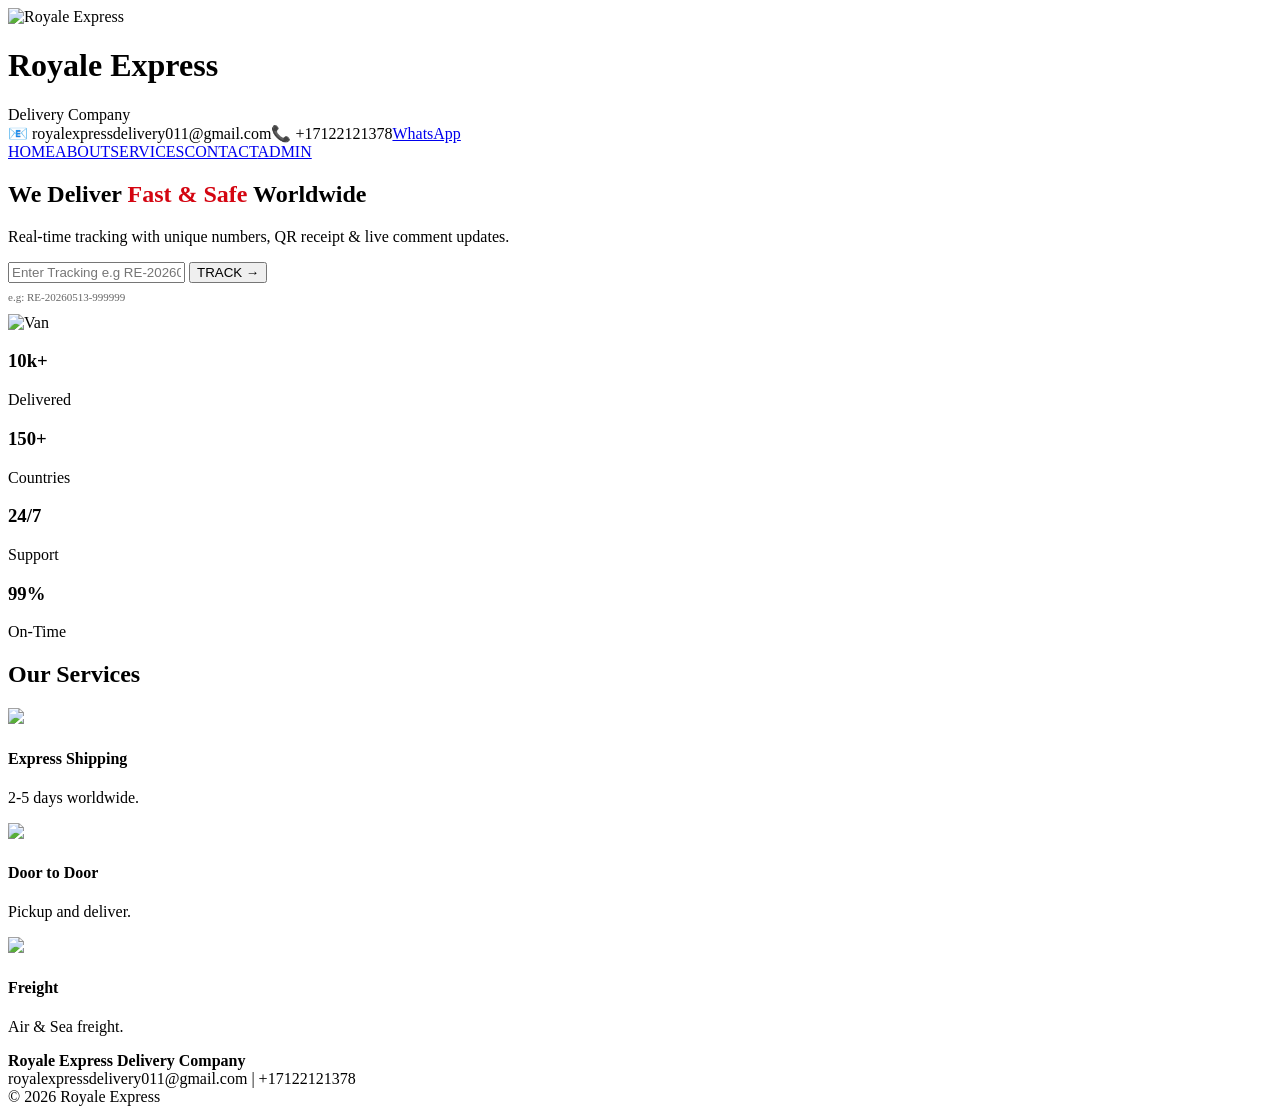
==== index.html @ 1b2b0616 "Create index.html" ====
<!DOCTYPE html>
<html lang="en">
<head>
<meta charset="UTF-8"><meta name="viewport" content="width=device-width, initial-scale=1.0">
<title>Royale Express - Fast & Secure Worldwide Delivery</title>
<link rel="stylesheet" href="style.css">
</head>
<body>
<header class="header">
  <div class="logo-area"><img src="logo.png" alt="Royale Express"><div><h1>Royale Express</h1><span>Delivery Company</span></div></div>
  <div class="contact-top"><span>📧 royalexpressdelivery011@gmail.com</span><span>📞 +17122121378</span><a href="https://wa.me/17122121378" target="_blank" class="wa-btn">WhatsApp</a></div>
</header>
<nav class="dhl-nav"><a href="index.html" class="active">HOME</a><a href="about.html">ABOUT</a><a href="services.html">SERVICES</a><a href="contact.html">CONTACT</a><a href="admin.html">ADMIN</a></nav>
<section class="hero-slider">
  <div class="hero-content">
    <h2>We Deliver <span style="color:#D40511">Fast & Safe</span> Worldwide</h2>
    <p>Real-time tracking with unique numbers, QR receipt & live comment updates.</p>
    <div class="track-box">
      <input type="text" id="trackingInput" placeholder="Enter Tracking e.g RE-20260513-123456">
      <button onclick="trackShipment()">TRACK →</button>
    </div>
    <p style="font-size:11px;margin-top:8px;color:#666">e.g: RE-20260513-999999</p>
  </div>
  <div class="hero-images"><img src="https://images.unsplash.com/photo-1586528116311-ad8dd3c8310d?w=600" alt="Van"></div>
</section>
<section class="stats"><div><h3>10k+</h3><p>Delivered</p></div><div><h3>150+</h3><p>Countries</p></div><div><h3>24/7</h3><p>Support</p></div><div><h3>99%</h3><p>On-Time</p></div></section>
<section class="services-preview"><h2>Our Services</h2><div class="grid">
<div class="card"><img src="https://images.unsplash.com/photo-1586528116311-ad8dd3c8310d?w=300"><h4>Express Shipping</h4><p>2-5 days worldwide.</p></div>
<div class="card"><img src="https://images.unsplash.com/photo-1521791136064-7986c2920216?w=300"><h4>Door to Door</h4><p>Pickup and deliver.</p></div>
<div class="card"><img src="https://images.unsplash.com/photo-1494412574643-ff11b0a5c1c3?w=300"><h4>Freight</h4><p>Air & Sea freight.</p></div>
</div></section>
<footer><strong>Royale Express Delivery Company</strong><br>royalexpressdelivery011@gmail.com | +17122121378<br>© 2026 Royale Express</footer>
<script type="module" src="app.js"></script>
</body>
</html>
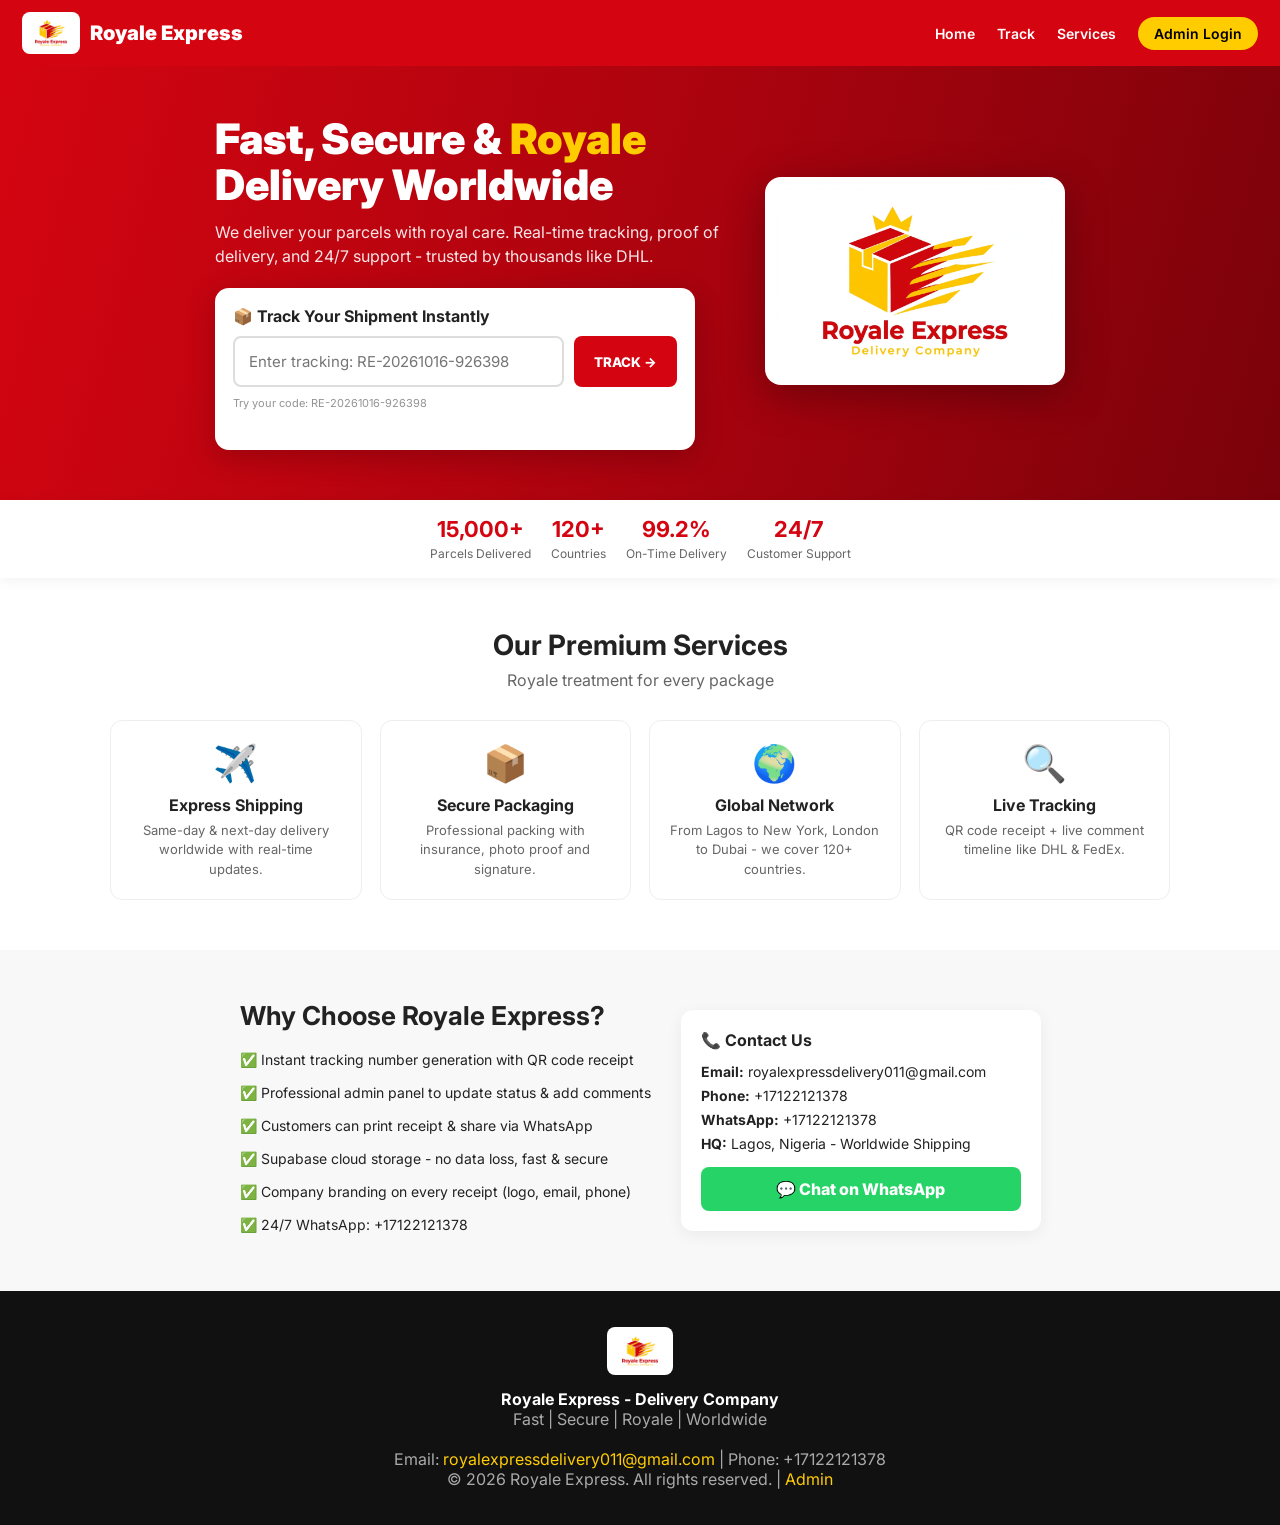
==== commit d72da124: "Update index.html" ====
--- a/index.html
+++ b/index.html
@@ -1,35 +1,151 @@
 <!DOCTYPE html>
 <html lang="en">
 <head>
-<meta charset="UTF-8"><meta name="viewport" content="width=device-width, initial-scale=1.0">
-<title>Royale Express - Fast & Secure Worldwide Delivery</title>
-<link rel="stylesheet" href="style.css">
+<meta charset="UTF-8">
+<meta name="viewport" content="width=device-width, initial-scale=1.0">
+<title>Royale Express Delivery Company - Fast & Secure Worldwide Shipping</title>
+<link href="https://fonts.googleapis.com/css2?family=Inter:wght@400;600;800;900&display=swap" rel="stylesheet">
+<style>
+*{margin:0;padding:0;box-sizing:border-box;font-family:'Inter',sans-serif}
+body{background:#fff;color:#222}
+.header{background:#D40511;padding:12px 22px;display:flex;justify-content:space-between;align-items:center;position:sticky;top:0;z-index:20}
+.logo-wrap{display:flex;align-items:center;gap:10px;color:#fff;font-weight:900;font-size:20px}
+.logo-wrap img{height:42px;background:#fff;padding:5px;border-radius:8px}
+.nav a{color:#fff;text-decoration:none;margin-left:18px;font-weight:600;font-size:14px}
+.nav a.cta{background:#FFCC00;color:#000;padding:8px 16px;border-radius:20px}
+.hero{background:linear-gradient(105deg,#D40511 0%,#a8030e 55%,#7a020a 100%);color:#fff;padding:50px 20px;display:flex;flex-wrap:wrap;align-items:center;justify-content:center;gap:30px}
+.hero-text{max-width:520px}
+.hero-text h1{font-size:42px;line-height:1.1;font-weight:900;margin-bottom:12px}
+.hero-text h1 span{color:#FFCC00}
+.hero-text p{font-size:16px;opacity:.9;margin-bottom:20px;line-height:1.5}
+.hero-image img{width:300px;max-width:90vw;filter:drop-shadow(0 10px 20px rgba(0,0,0,.3));background:#fff;padding:12px;border-radius:16px}
+.track-card{background:#fff;border-radius:14px;padding:18px;box-shadow:0 8px 30px rgba(0,0,0,.2);max-width:480px;margin-top:14px}
+.track-card h3{color:#222;font-size:16px;margin-bottom:10px}
+.track-row{display:flex;gap:10px}
+.track-row input{flex:1;padding:14px;border:2px solid #ddd;border-radius:8px;font-size:15px;outline:none}
+.track-row input:focus{border-color:#D40511}
+.track-row button{padding:14px 20px;background:#D40511;color:#fff;border:none;border-radius:8px;font-weight:800;cursor:pointer;white-space:nowrap}
+.stats{display:flex;gap:20px;background:#fff;padding:16px 20px;justify-content:center;flex-wrap:wrap;box-shadow:0 2px 12px rgba(0,0,0,.06)}
+.stat{text-align:center}
+.stat b{font-size:22px;color:#D40511;display:block}
+.stat span{font-size:12px;color:#666}
+.services{padding:50px 20px;max-width:1100px;margin:0 auto}
+.services h2{text-align:center;font-size:28px;margin-bottom:8px}
+.services .sub{text-align:center;color:#666;margin-bottom:30px}
+.grid{display:grid;grid-template-columns:repeat(auto-fit,minmax(220px,1fr));gap:18px}
+.card{border:1px solid #eee;border-radius:12px;padding:20px;text-align:center;transition:.2s}
+.card:hover{box-shadow:0 8px 24px rgba(0,0,0,.08);transform:translateY(-3px)}
+.card .icon{font-size:36px;margin-bottom:10px}
+.card h4{margin-bottom:6px}
+.card p{font-size:13px;color:#666;line-height:1.5}
+.why{background:#f8f8f8;padding:50px 20px}
+.why-inner{max-width:1100px;margin:0 auto;display:flex;flex-wrap:wrap;gap:30px;align-items:center;justify-content:center}
+.why-text{max-width:500px}
+.why-text h2{font-size:26px;margin-bottom:12px}
+.why-text ul{list-style:none}
+.why-text li{padding:8px 0;font-size:14px}
+.why-text li::before{content:'✅ '; }
+.footer{background:#111;color:#aaa;padding:36px 20px;text-align:center}
+.footer img{height:48px;background:#fff;padding:6px;border-radius:8px;margin-bottom:10px}
+.footer a{color:#FFCC00;text-decoration:none}
+@media(max-width:700px){.hero-text h1{font-size:32px}.nav{display:none}}
+</style>
 </head>
 <body>
-<header class="header">
-  <div class="logo-area"><img src="logo.png" alt="Royale Express"><div><h1>Royale Express</h1><span>Delivery Company</span></div></div>
-  <div class="contact-top"><span>📧 royalexpressdelivery011@gmail.com</span><span>📞 +17122121378</span><a href="https://wa.me/17122121378" target="_blank" class="wa-btn">WhatsApp</a></div>
-</header>
-<nav class="dhl-nav"><a href="index.html" class="active">HOME</a><a href="about.html">ABOUT</a><a href="services.html">SERVICES</a><a href="contact.html">CONTACT</a><a href="admin.html">ADMIN</a></nav>
-<section class="hero-slider">
-  <div class="hero-content">
-    <h2>We Deliver <span style="color:#D40511">Fast & Safe</span> Worldwide</h2>
-    <p>Real-time tracking with unique numbers, QR receipt & live comment updates.</p>
-    <div class="track-box">
-      <input type="text" id="trackingInput" placeholder="Enter Tracking e.g RE-20260513-123456">
-      <button onclick="trackShipment()">TRACK →</button>
+
+<div class="header">
+  <div class="logo-wrap"><img src="logo.png" alt="logo">Royale Express</div>
+  <div class="nav">
+    <a href="index.html">Home</a>
+    <a href="tracking.html">Track</a>
+    <a href="#services">Services</a>
+    <a href="admin.html" class="cta">Admin Login</a>
+  </div>
+</div>
+
+<div class="hero">
+  <div class="hero-text">
+    <h1>Fast, Secure & <span>Royale</span> Delivery Worldwide</h1>
+    <p>We deliver your parcels with royal care. Real-time tracking, proof of delivery, and 24/7 support - trusted by thousands like DHL.</p>
+    
+    <div class="track-card">
+      <h3>📦 Track Your Shipment Instantly</h3>
+      <div class="track-row">
+        <input id="trackingInput" placeholder="Enter tracking: RE-20261016-926398">
+        <button onclick="trackShipment()">TRACK →</button>
+      </div>
+      <p style="font-size:11px;color:#888;margin-top:8px">Try your code: RE-20261016-926398</p>
     </div>
-    <p style="font-size:11px;margin-top:8px;color:#666">e.g: RE-20260513-999999</p>
   </div>
-  <div class="hero-images"><img src="https://images.unsplash.com/photo-1586528116311-ad8dd3c8310d?w=600" alt="Van"></div>
-</section>
-<section class="stats"><div><h3>10k+</h3><p>Delivered</p></div><div><h3>150+</h3><p>Countries</p></div><div><h3>24/7</h3><p>Support</p></div><div><h3>99%</h3><p>On-Time</p></div></section>
-<section class="services-preview"><h2>Our Services</h2><div class="grid">
-<div class="card"><img src="https://images.unsplash.com/photo-1586528116311-ad8dd3c8310d?w=300"><h4>Express Shipping</h4><p>2-5 days worldwide.</p></div>
-<div class="card"><img src="https://images.unsplash.com/photo-1521791136064-7986c2920216?w=300"><h4>Door to Door</h4><p>Pickup and deliver.</p></div>
-<div class="card"><img src="https://images.unsplash.com/photo-1494412574643-ff11b0a5c1c3?w=300"><h4>Freight</h4><p>Air & Sea freight.</p></div>
-</div></section>
-<footer><strong>Royale Express Delivery Company</strong><br>royalexpressdelivery011@gmail.com | +17122121378<br>© 2026 Royale Express</footer>
-<script type="module" src="app.js"></script>
+  <div class="hero-image">
+    <img src="logo.png" alt="Royale Express Box Logo">
+  </div>
+</div>
+
+<div class="stats">
+  <div class="stat"><b>15,000+</b><span>Parcels Delivered</span></div>
+  <div class="stat"><b>120+</b><span>Countries</span></div>
+  <div class="stat"><b>99.2%</b><span>On-Time Delivery</span></div>
+  <div class="stat"><b>24/7</b><span>Customer Support</span></div>
+</div>
+
+<div class="services" id="services">
+  <h2>Our Premium Services</h2>
+  <p class="sub">Royale treatment for every package</p>
+  <div class="grid">
+    <div class="card"><div class="icon">✈️</div><h4>Express Shipping</h4><p>Same-day & next-day delivery worldwide with real-time updates.</p></div>
+    <div class="card"><div class="icon">📦</div><h4>Secure Packaging</h4><p>Professional packing with insurance, photo proof and signature.</p></div>
+    <div class="card"><div class="icon">🌍</div><h4>Global Network</h4><p>From Lagos to New York, London to Dubai - we cover 120+ countries.</p></div>
+    <div class="card"><div class="icon">🔍</div><h4>Live Tracking</h4><p>QR code receipt + live comment timeline like DHL & FedEx.</p></div>
+  </div>
+</div>
+
+<div class="why">
+  <div class="why-inner">
+    <div class="why-text">
+      <h2>Why Choose Royale Express?</h2>
+      <ul>
+        <li>Instant tracking number generation with QR code receipt</li>
+        <li>Professional admin panel to update status & add comments</li>
+        <li>Customers can print receipt & share via WhatsApp</li>
+        <li>Supabase cloud storage - no data loss, fast & secure</li>
+        <li>Company branding on every receipt (logo, email, phone)</li>
+        <li>24/7 WhatsApp: +17122121378</li>
+      </ul>
+    </div>
+    <div style="background:#fff;padding:20px;border-radius:12px;box-shadow:0 4px 16px rgba(0,0,0,.06);max-width:360px;width:100%">
+      <h4 style="margin-bottom:10px">📞 Contact Us</h4>
+      <p style="font-size:14px;line-height:1.7">
+        <b>Email:</b> royalexpressdelivery011@gmail.com<br>
+        <b>Phone:</b> +17122121378<br>
+        <b>WhatsApp:</b> +17122121378<br>
+        <b>HQ:</b> Lagos, Nigeria - Worldwide Shipping
+      </p>
+      <a href="https://wa.me/17122121378?text=Hello%20Royale%20Express%2C%20I%20want%20to%20ship" target="_blank" style="display:block;margin-top:12px;background:#25D366;color:#fff;text-align:center;padding:12px;border-radius:8px;text-decoration:none;font-weight:800">💬 Chat on WhatsApp</a>
+    </div>
+  </div>
+</div>
+
+<div class="footer">
+  <img src="logo.png" alt="logo"><br>
+  <b style="color:#fff">Royale Express - Delivery Company</b><br>
+  Fast | Secure | Royale | Worldwide<br><br>
+  Email: <a href="mailto:royalexpressdelivery011@gmail.com">royalexpressdelivery011@gmail.com</a> | Phone: +17122121378<br>
+  © 2026 Royale Express. All rights reserved. | <a href="admin.html">Admin</a>
+</div>
+
+<script type="module">
+  import { displayResult } from './app.js';
+  window.trackShipment = function(){
+    const code = document.getElementById('trackingInput').value.trim();
+    if(!code){ alert('Enter tracking number'); return; }
+    window.location.href = `tracking.html?code=${code}`;
+  }
+  // Enter key
+  document.getElementById('trackingInput').addEventListener('keypress', e=>{
+    if(e.key==='Enter') trackShipment();
+  });
+</script>
+
 </body>
 </html>
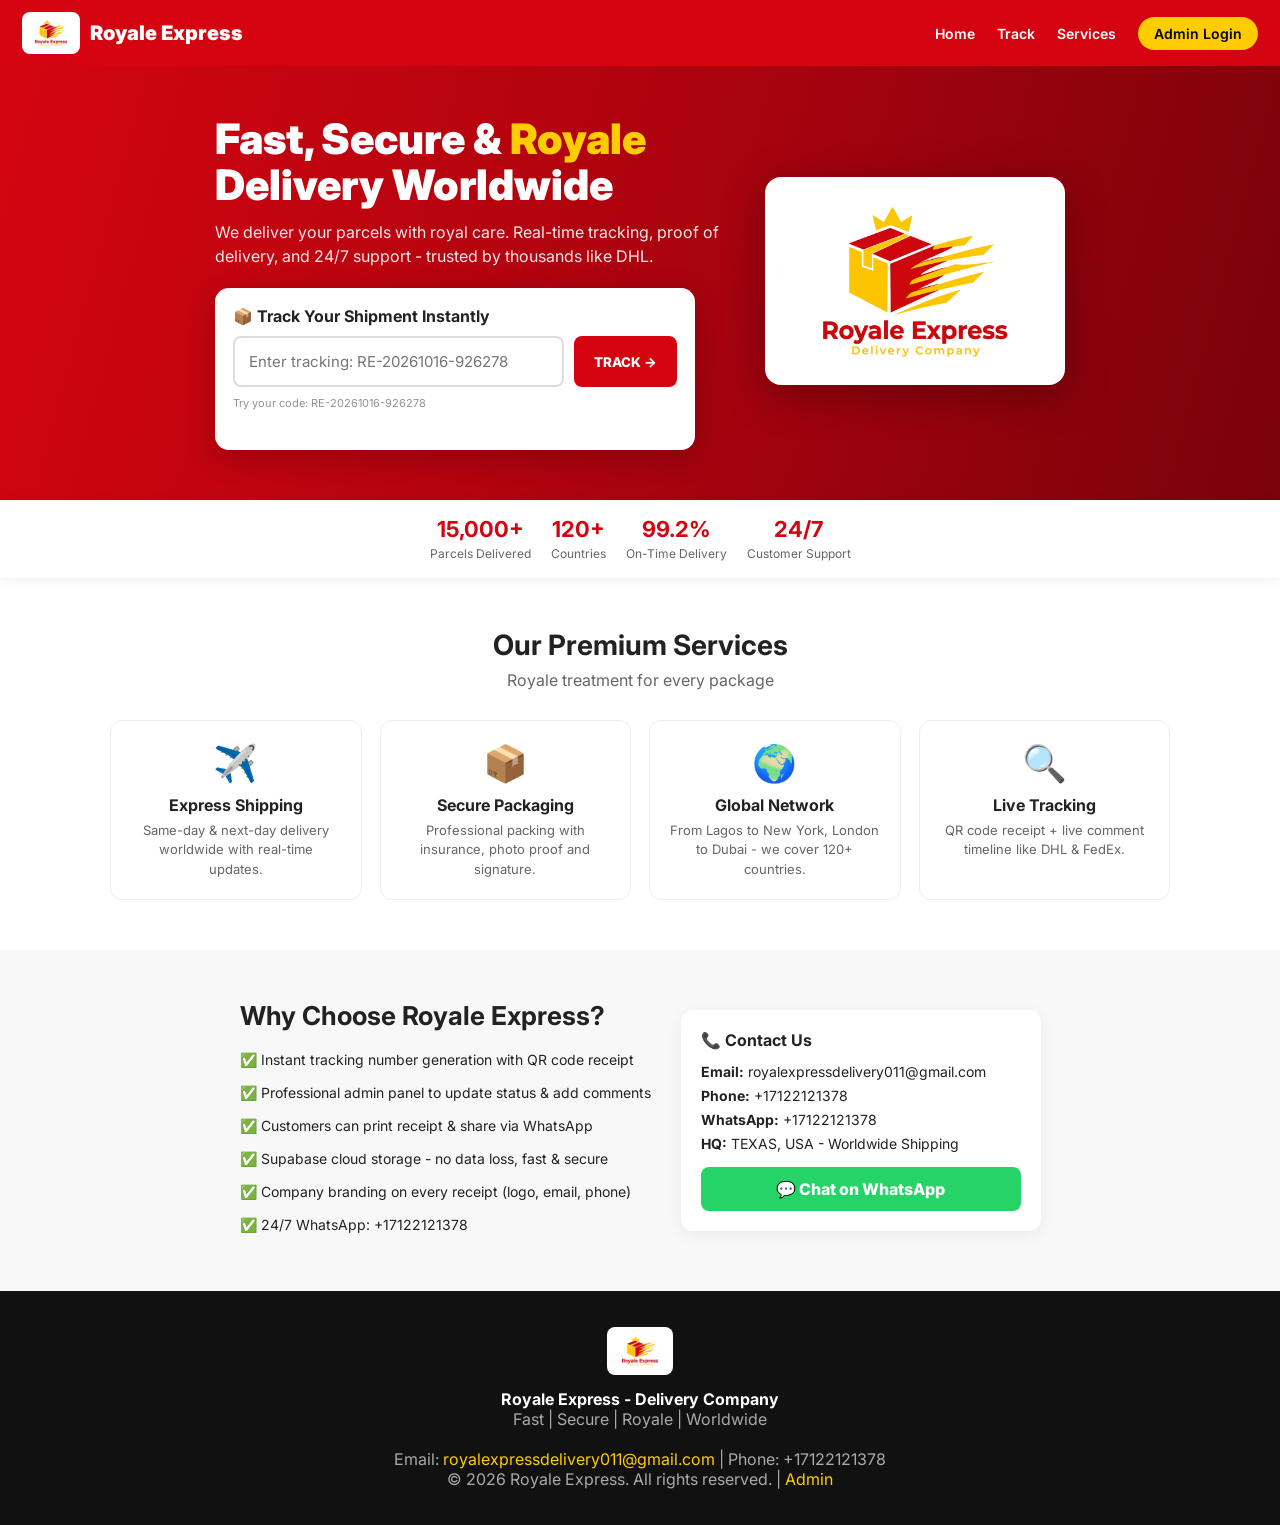
==== commit e25e92f3: "Update index.html" ====
--- a/index.html
+++ b/index.html
@@ -71,10 +71,10 @@
     <div class="track-card">
       <h3>📦 Track Your Shipment Instantly</h3>
       <div class="track-row">
-        <input id="trackingInput" placeholder="Enter tracking: RE-20261016-926398">
+        <input id="trackingInput" placeholder="Enter tracking: RE-20261016-926278">
         <button onclick="trackShipment()">TRACK →</button>
       </div>
-      <p style="font-size:11px;color:#888;margin-top:8px">Try your code: RE-20261016-926398</p>
+      <p style="font-size:11px;color:#888;margin-top:8px">Try your code: RE-20261016-926278</p>
     </div>
   </div>
   <div class="hero-image">
@@ -119,7 +119,7 @@
         <b>Email:</b> royalexpressdelivery011@gmail.com<br>
         <b>Phone:</b> +17122121378<br>
         <b>WhatsApp:</b> +17122121378<br>
-        <b>HQ:</b> Lagos, Nigeria - Worldwide Shipping
+        <b>HQ:</b> TEXAS, USA - Worldwide Shipping
       </p>
       <a href="https://wa.me/17122121378?text=Hello%20Royale%20Express%2C%20I%20want%20to%20ship" target="_blank" style="display:block;margin-top:12px;background:#25D366;color:#fff;text-align:center;padding:12px;border-radius:8px;text-decoration:none;font-weight:800">💬 Chat on WhatsApp</a>
     </div>
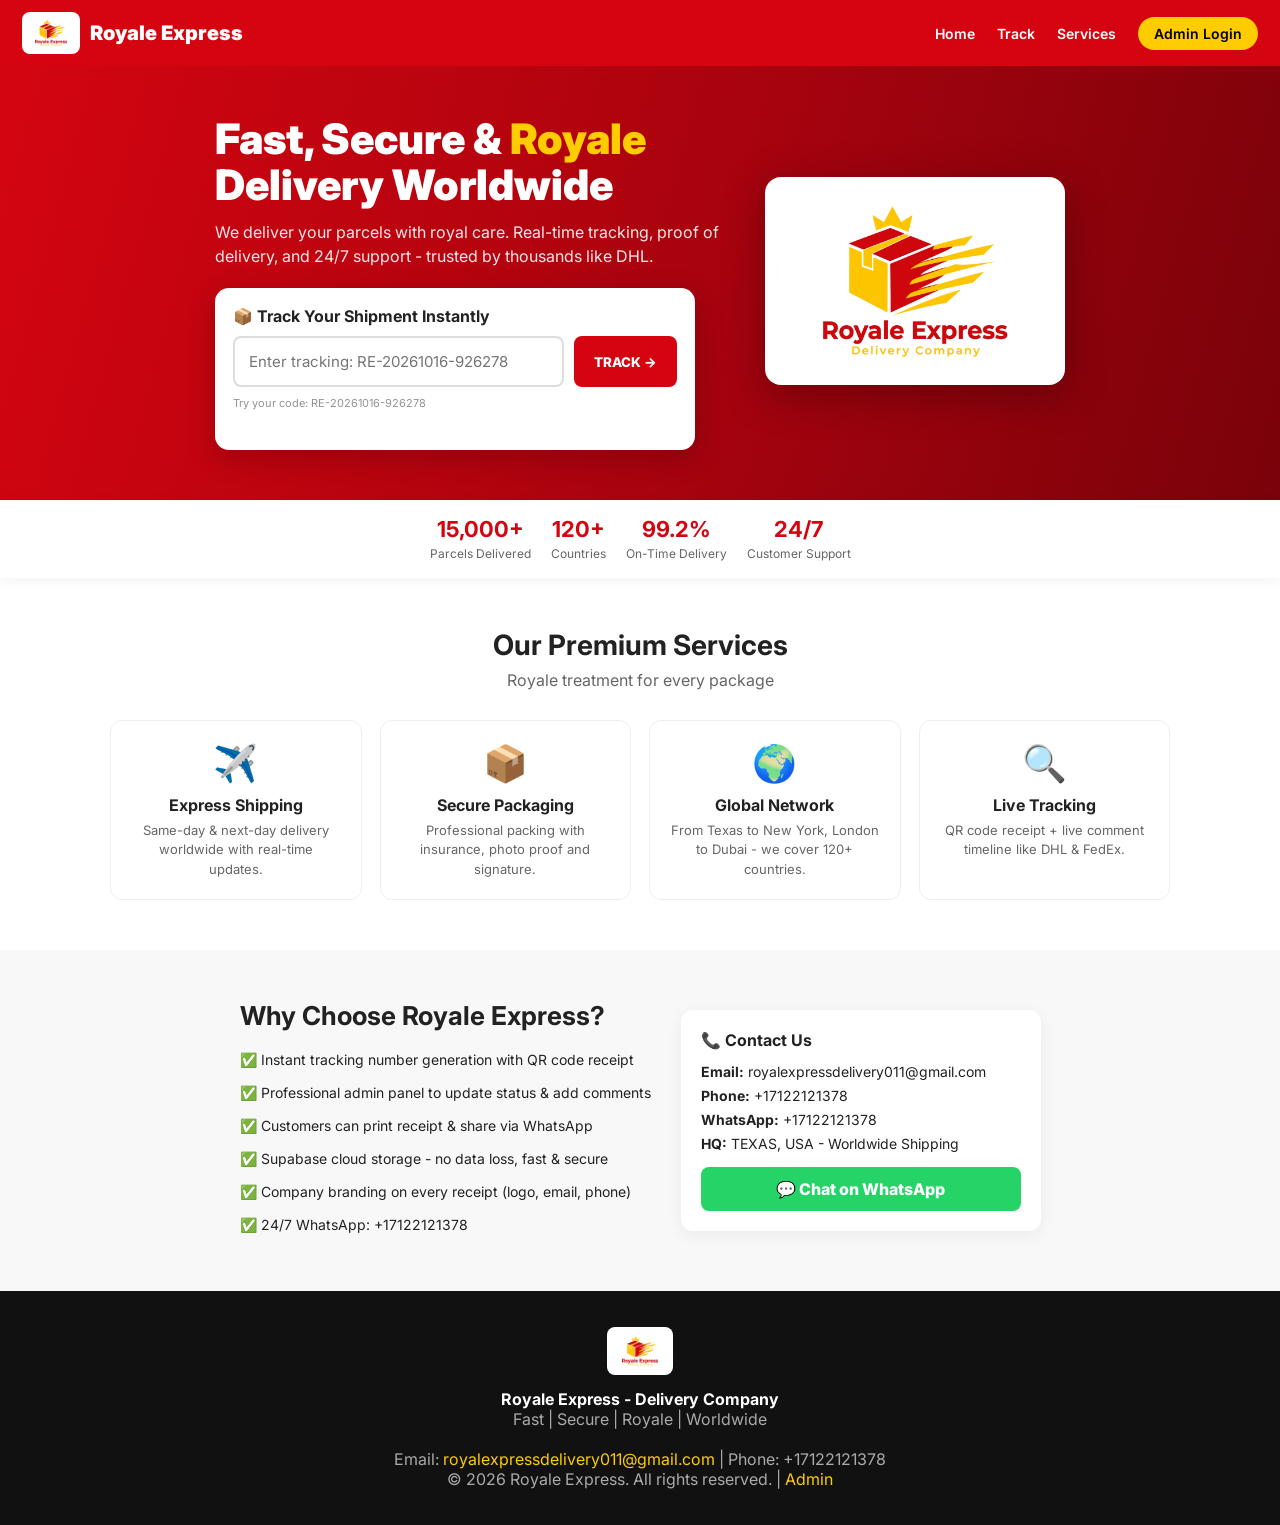
==== commit e7c87ed5: "Update index.html" ====
--- a/index.html
+++ b/index.html
@@ -95,7 +95,7 @@
   <div class="grid">
     <div class="card"><div class="icon">✈️</div><h4>Express Shipping</h4><p>Same-day & next-day delivery worldwide with real-time updates.</p></div>
     <div class="card"><div class="icon">📦</div><h4>Secure Packaging</h4><p>Professional packing with insurance, photo proof and signature.</p></div>
-    <div class="card"><div class="icon">🌍</div><h4>Global Network</h4><p>From Lagos to New York, London to Dubai - we cover 120+ countries.</p></div>
+    <div class="card"><div class="icon">🌍</div><h4>Global Network</h4><p>From Texas to New York, London to Dubai - we cover 120+ countries.</p></div>
     <div class="card"><div class="icon">🔍</div><h4>Live Tracking</h4><p>QR code receipt + live comment timeline like DHL & FedEx.</p></div>
   </div>
 </div>
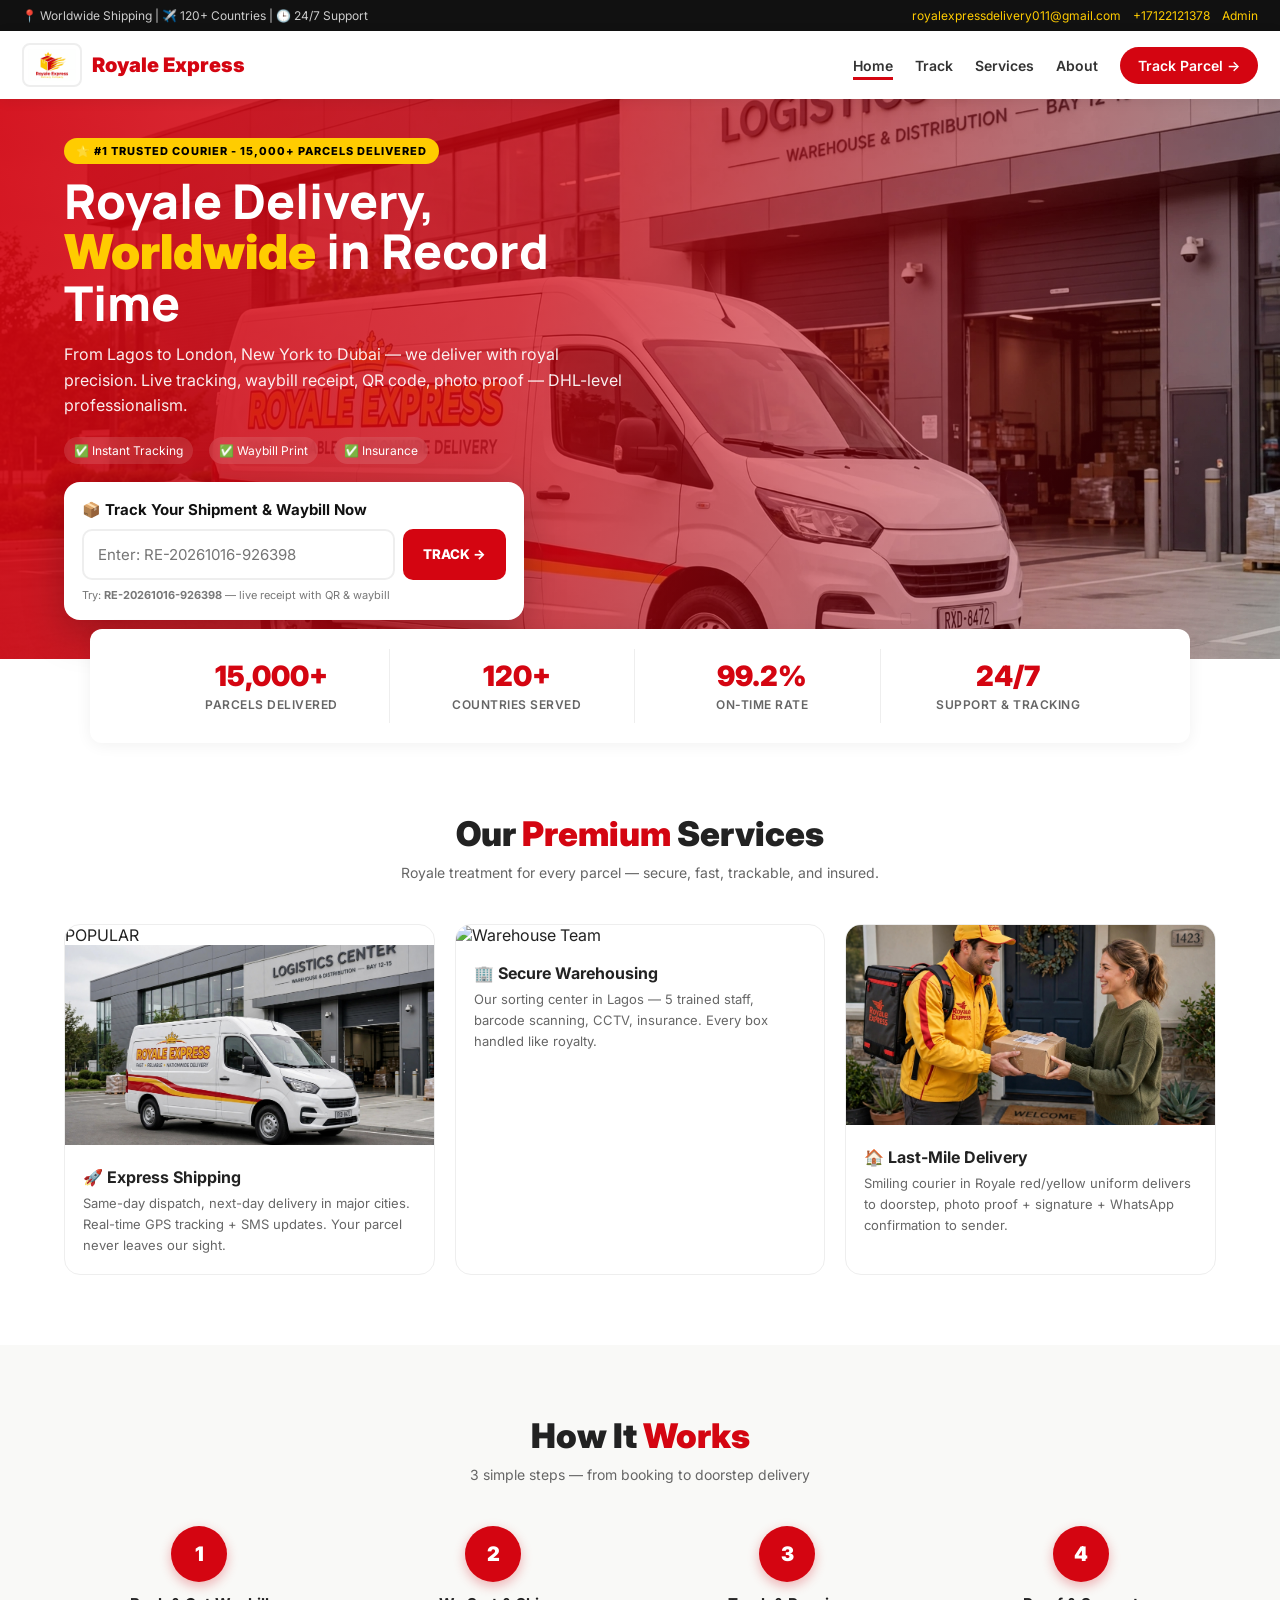
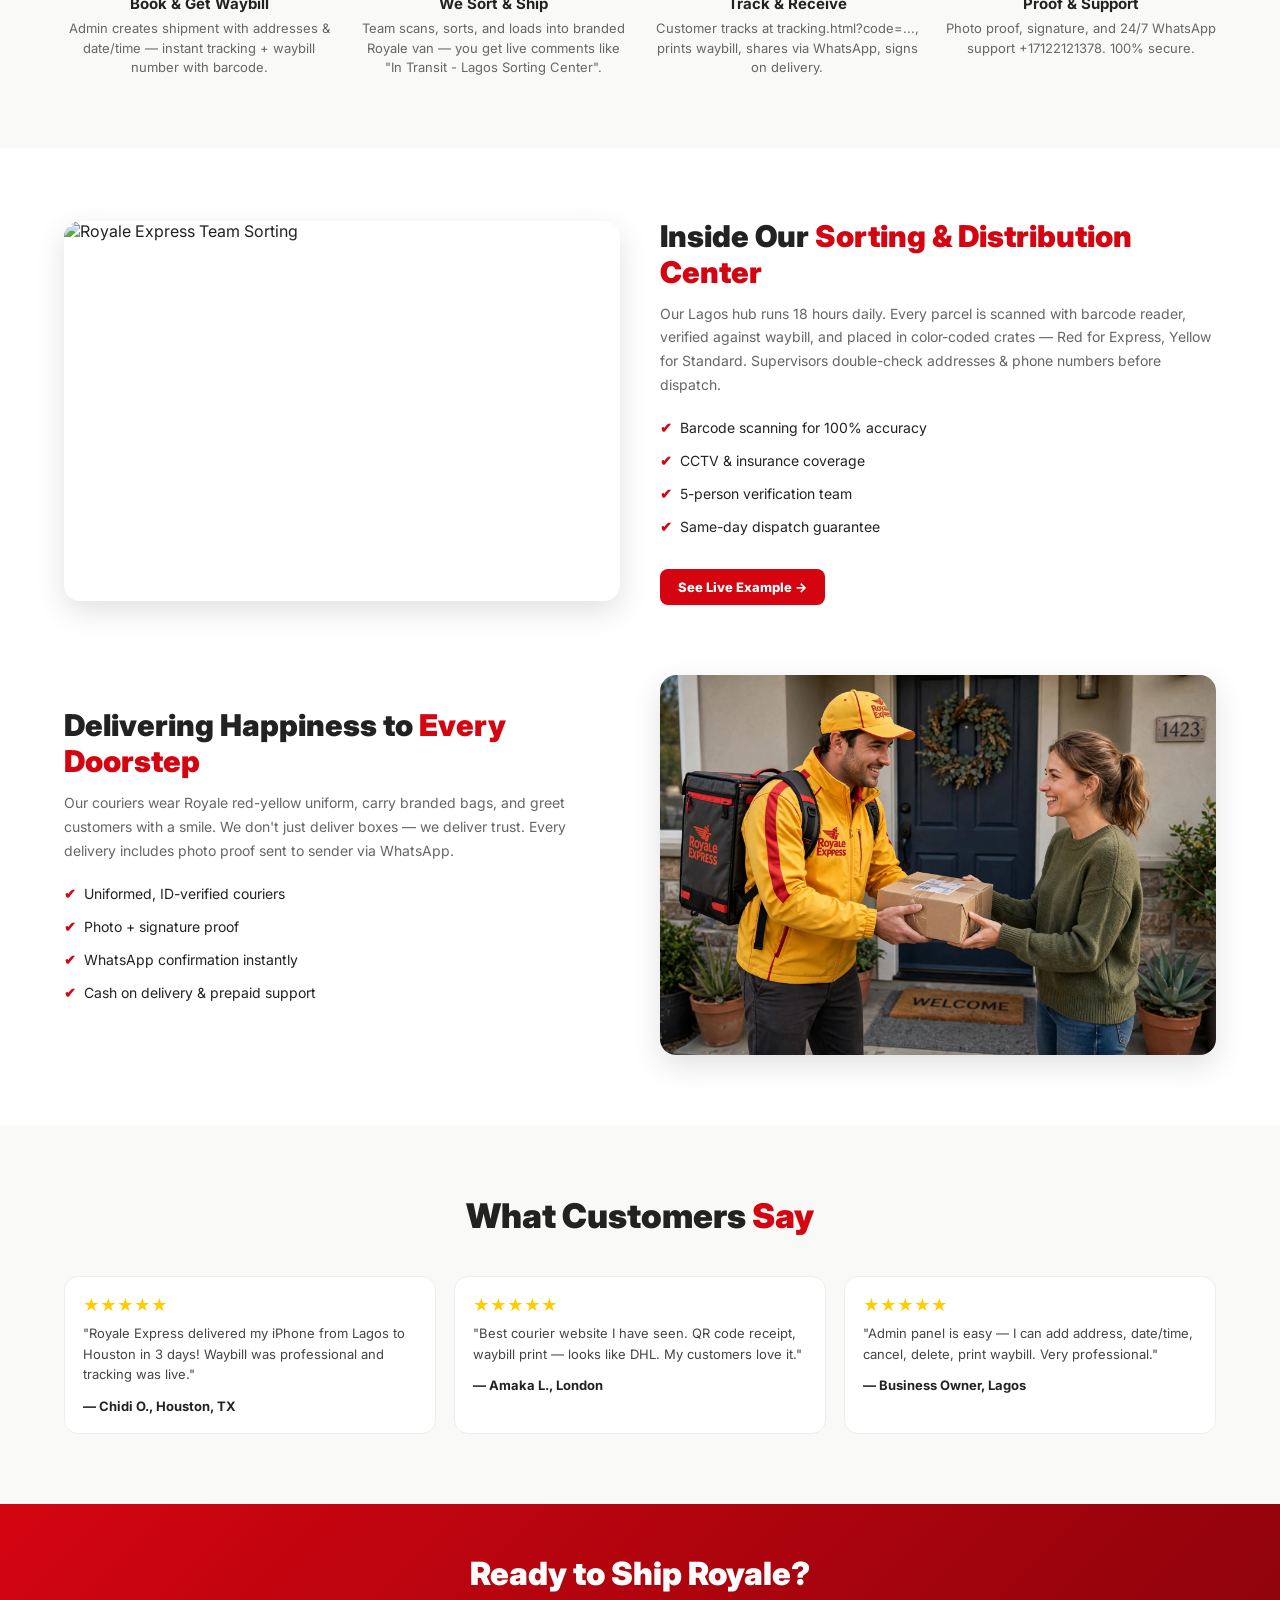
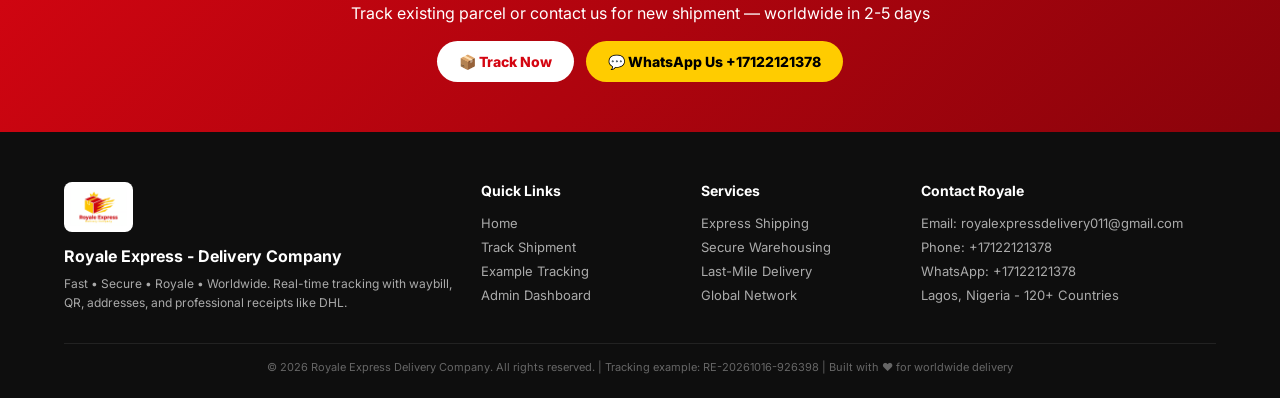
==== commit 3acbd5bc: "Update index.html" ====
--- a/index.html
+++ b/index.html
@@ -3,149 +3,210 @@
 <head>
 <meta charset="UTF-8">
 <meta name="viewport" content="width=device-width, initial-scale=1.0">
-<title>Royale Express Delivery Company - Fast & Secure Worldwide Shipping</title>
-<link href="https://fonts.googleapis.com/css2?family=Inter:wght@400;600;800;900&display=swap" rel="stylesheet">
+<title>Royale Express Delivery Company | Worldwide Fast & Secure Courier</title>
+<link href="https://fonts.googleapis.com/css2?family=Inter:wght@400;600;800;900&family=Manrope:wght@700&display=swap" rel="stylesheet">
 <style>
 *{margin:0;padding:0;box-sizing:border-box;font-family:'Inter',sans-serif}
-body{background:#fff;color:#222}
-.header{background:#D40511;padding:12px 22px;display:flex;justify-content:space-between;align-items:center;position:sticky;top:0;z-index:20}
-.logo-wrap{display:flex;align-items:center;gap:10px;color:#fff;font-weight:900;font-size:20px}
-.logo-wrap img{height:42px;background:#fff;padding:5px;border-radius:8px}
-.nav a{color:#fff;text-decoration:none;margin-left:18px;font-weight:600;font-size:14px}
-.nav a.cta{background:#FFCC00;color:#000;padding:8px 16px;border-radius:20px}
-.hero{background:linear-gradient(105deg,#D40511 0%,#a8030e 55%,#7a020a 100%);color:#fff;padding:50px 20px;display:flex;flex-wrap:wrap;align-items:center;justify-content:center;gap:30px}
-.hero-text{max-width:520px}
-.hero-text h1{font-size:42px;line-height:1.1;font-weight:900;margin-bottom:12px}
-.hero-text h1 span{color:#FFCC00}
-.hero-text p{font-size:16px;opacity:.9;margin-bottom:20px;line-height:1.5}
-.hero-image img{width:300px;max-width:90vw;filter:drop-shadow(0 10px 20px rgba(0,0,0,.3));background:#fff;padding:12px;border-radius:16px}
-.track-card{background:#fff;border-radius:14px;padding:18px;box-shadow:0 8px 30px rgba(0,0,0,.2);max-width:480px;margin-top:14px}
-.track-card h3{color:#222;font-size:16px;margin-bottom:10px}
-.track-row{display:flex;gap:10px}
-.track-row input{flex:1;padding:14px;border:2px solid #ddd;border-radius:8px;font-size:15px;outline:none}
-.track-row input:focus{border-color:#D40511}
-.track-row button{padding:14px 20px;background:#D40511;color:#fff;border:none;border-radius:8px;font-weight:800;cursor:pointer;white-space:nowrap}
-.stats{display:flex;gap:20px;background:#fff;padding:16px 20px;justify-content:center;flex-wrap:wrap;box-shadow:0 2px 12px rgba(0,0,0,.06)}
-.stat{text-align:center}
-.stat b{font-size:22px;color:#D40511;display:block}
-.stat span{font-size:12px;color:#666}
-.services{padding:50px 20px;max-width:1100px;margin:0 auto}
-.services h2{text-align:center;font-size:28px;margin-bottom:8px}
-.services .sub{text-align:center;color:#666;margin-bottom:30px}
-.grid{display:grid;grid-template-columns:repeat(auto-fit,minmax(220px,1fr));gap:18px}
-.card{border:1px solid #eee;border-radius:12px;padding:20px;text-align:center;transition:.2s}
-.card:hover{box-shadow:0 8px 24px rgba(0,0,0,.08);transform:translateY(-3px)}
-.card .icon{font-size:36px;margin-bottom:10px}
-.card h4{margin-bottom:6px}
-.card p{font-size:13px;color:#666;line-height:1.5}
-.why{background:#f8f8f8;padding:50px 20px}
-.why-inner{max-width:1100px;margin:0 auto;display:flex;flex-wrap:wrap;gap:30px;align-items:center;justify-content:center}
-.why-text{max-width:500px}
-.why-text h2{font-size:26px;margin-bottom:12px}
-.why-text ul{list-style:none}
-.why-text li{padding:8px 0;font-size:14px}
-.why-text li::before{content:'✅ '; }
-.footer{background:#111;color:#aaa;padding:36px 20px;text-align:center}
-.footer img{height:48px;background:#fff;padding:6px;border-radius:8px;margin-bottom:10px}
-.footer a{color:#FFCC00;text-decoration:none}
-@media(max-width:700px){.hero-text h1{font-size:32px}.nav{display:none}}
+:root{--red:#D40511;--yellow:#FFCC00;--dark:#111}
+body{background:#fff;color:#222;overflow-x:hidden}
+.top-bar{background:var(--dark);color:#ccc;padding:8px 22px;display:flex;justify-content:space-between;font-size:12px;flex-wrap:wrap}
+.top-bar a{color:var(--yellow);text-decoration:none;margin-left:12px}
+.header{background:#fff;padding:12px 22px;display:flex;justify-content:space-between;align-items:center;position:sticky;top:0;z-index:99;box-shadow:0 2px 12px rgba(0,0,0,.07)}
+.logo{display:flex;align-items:center;gap:10px;font-weight:900;font-size:20px;color:var(--red)}
+.logo img{height:44px;background:#fff;border:2px solid #eee;border-radius:8px;padding:4px}
+.nav{display:flex;gap:22px;align-items:center}
+.nav a{color:#333;text-decoration:none;font-weight:600;font-size:14px;position:relative}
+.nav a.active::after{content:'';position:absolute;bottom:-6px;left:0;width:100%;height:3px;background:var(--red)}
+.nav .cta{background:var(--red);color:#fff;padding:10px 18px;border-radius:24px;transition:.2s}
+.nav .cta:hover{background:#a8030e;transform:translateY(-1px)}
+.mobile-menu{display:none;font-size:26px;cursor:pointer}
+
+/* HERO */
+.hero{position:relative;min-height:560px;background:linear-gradient(105deg,rgba(212,5,17,.92) 0%,rgba(212,5,17,.75) 40%,rgba(0,0,0,.15) 100%),url('van.jpg');background-size:cover;background-position:center;display:flex;align-items:center;padding:30px 5%}
+.hero-content{max-width:560px;color:#fff;z-index:2;animation:slideUp .8s ease}
+.hero-content .badge{background:var(--yellow);color:#000;padding:6px 12px;border-radius:20px;font-size:11px;font-weight:800;letter-spacing:1px;display:inline-block;margin-bottom:12px}
+.hero-content h1{font-size:48px;line-height:1.05;font-weight:900;margin-bottom:14px;font-family:'Manrope',sans-serif}
+.hero-content h1 span{color:var(--yellow)}
+.hero-content p{font-size:16px;line-height:1.6;opacity:.92;margin-bottom:18px}
+.hero-points{display:flex;gap:16px;flex-wrap:wrap;margin-bottom:18px}
+.hero-points div{display:flex;align-items:center;gap:6px;background:rgba(255,255,255,.12);padding:6px 10px;border-radius:20px;font-size:12px;backdrop-filter:blur(4px)}
+
+.track-box{background:#fff;border-radius:16px;padding:18px;box-shadow:0 12px 40px rgba(0,0,0,.25);max-width:460px;animation:float 3s ease-in-out infinite}
+.track-box h3{color:#111;font-size:15px;margin-bottom:10px;display:flex;align-items:center;gap:6px}
+.track-row{display:flex;gap:8px}
+.track-row input{flex:1;padding:14px;border:2px solid #eee;border-radius:10px;font-size:15px;outline:none}
+.track-row input:focus{border-color:var(--red)}
+.track-row button{padding:14px 20px;background:var(--red);color:#fff;border:none;border-radius:10px;font-weight:800;cursor:pointer;transition:.2s}
+.track-row button:hover{background:#000}
+.track-box small{color:#777;font-size:11px;display:block;margin-top:8px}
+
+.hero-van{position:absolute;right:5%;bottom:0;width:42%;max-width:520px;display:none}
+@media(min-width:900px){.hero-van{display:block}}
+
+/* STATS */
+.stats{display:grid;grid-template-columns:repeat(4,1fr);background:#fff;padding:20px 5%;box-shadow:0 2px 16px rgba(0,0,0,.06);margin-top:-20px;position:relative;z-index:3;border-radius:12px;max-width:1100px;margin:-30px auto 0;gap:10px}
+.stat{text-align:center;padding:10px;border-right:1px solid #eee}
+.stat:last-child{border:none}
+.stat b{font-size:28px;color:var(--red);display:block;font-weight:900}
+.stat span{font-size:12px;color:#666;font-weight:600;letter-spacing:.5px}
+
+/* SECTIONS */
+.section{padding:70px 5%;max-width:1300px;margin:0 auto}
+.section-head{text-align:center;margin-bottom:40px}
+.section-head h2{font-size:34px;font-weight:900;margin-bottom:8px}
+.section-head h2 span{color:var(--red)}
+.section-head p{color:#666;max-width:560px;margin:0 auto;font-size:14px;line-height:1.6}
+
+.grid3{display:grid;grid-template-columns:repeat(auto-fit,minmax(280px,1fr));gap:20px}
+.card{background:#fff;border:1px solid #eee;border-radius:16px;overflow:hidden;transition:.3s;position:relative}
+.card:hover{transform:translateY(-6px);box-shadow:0 12px 30px rgba(0,0,0,.12);border-color:var(--yellow)}
+.card img{width:100%;height:200px;object-fit:cover}
+.card-body{padding:18px}
+.card-body h4{font-size:16px;margin-bottom:6px;display:flex;align-items:center;gap:8px}
+.card-body p{font-size:13px;color:#666;line-height:1.6}
+.card-body .tag{position:absolute;top:12px;left:12px;background:var(--red);color:#fff;padding:4px 10px;border-radius:20px;font-size:10px;font-weight:800}
+
+/* HOW IT WORKS */
+.how{background:#f9f9f7}
+.steps{display:grid;grid-template-columns:repeat(auto-fit,minmax(220px,1fr));gap:24px;margin-top:10px}
+.step{text-align:center;position:relative}
+.step .num{width:56px;height:56px;background:var(--red);color:#fff;border-radius:50%;display:flex;align-items:center;justify-content:center;font-weight:900;font-size:20px;margin:0 auto 12px;box-shadow:0 4px 12px rgba(212,5,17,.3)}
+.step h4{font-size:15px;margin-bottom:6px}
+.step p{font-size:13px;color:#666;line-height:1.5}
+
+/* TEAM / DELIVERY SECTION */
+.split{display:grid;grid-template-columns:1fr 1fr;gap:40px;align-items:center}
+.split img{width:100%;border-radius:16px;box-shadow:0 10px 30px rgba(0,0,0,.12);object-fit:cover;height:380px}
+.split h2{font-size:30px;font-weight:900;margin-bottom:12px;line-height:1.2}
+.split h2 span{color:var(--red)}
+.split ul{list-style:none;margin:14px 0}
+.split li{padding:8px 0;font-size:14px;display:flex;gap:8px}
+.split li::before{content:'✔';color:var(--red);font-weight:800}
+
+.testimonials{display:grid;grid-template-columns:repeat(auto-fit,minmax(260px,1fr));gap:18px}
+.testi{background:#fff;border:1px solid #eee;border-radius:14px;padding:18px}
+.testi .stars{color:var(--yellow);margin-bottom:8px}
+.testi p{font-size:13px;color:#444;line-height:1.6;margin-bottom:10px}
+.testi b{font-size:13px}
+
+.cta-section{background:linear-gradient(135deg,var(--red),#8a030b);color:#fff;padding:50px 5%;text-align:center;border-radius:0}
+.cta-section h2{font-size:32px;font-weight:900;margin-bottom:10px}
+.cta-section .btns{display:flex;gap:12px;justify-content:center;margin-top:18px;flex-wrap:wrap}
+.cta-section a{padding:12px 22px;border-radius:24px;text-decoration:none;font-weight:800;font-size:14px}
+.btn-white{background:#fff;color:var(--red)} .btn-yellow{background:var(--yellow);color:#000}
+
+.footer{background:#0e0e0e;color:#aaa;padding:50px 5% 24px}
+.footer-grid{display:grid;grid-template-columns:2fr 1fr 1fr 1.5fr;gap:24px;max-width:1300px;margin:0 auto}
+.footer h4{color:#fff;margin-bottom:12px;font-size:14px}
+.footer a{color:#aaa;text-decoration:none;display:block;padding:4px 0;font-size:13px}
+.footer a:hover{color:var(--yellow)}
+.footer .brand img{height:50px;background:#fff;padding:6px;border-radius:8px;margin-bottom:10px}
+.copy{border-top:1px solid #222;margin-top:30px;padding-top:16px;text-align:center;font-size:11px;color:#666}
+
+@keyframes slideUp{from{opacity:0;transform:translateY(20px)}to{opacity:1;transform:translateY(0)}}
+@keyframes float{0%,100%{transform:translateY(0)}50%{transform:translateY(-6px)}}
+@media(max-width:900px){.nav{display:none}.mobile-menu{display:block}.hero{padding:30px 20px;min-height:auto;background-position:70% center}.hero-content h1{font-size:34px}.stats{grid-template-columns:repeat(2,1fr);margin:0 14px}.split{grid-template-columns:1fr}.footer-grid{grid-template-columns:1fr 1fr}.hero-points{flex-direction:column;align-items:flex-start}}
 </style>
 </head>
 <body>
 
+<div class="top-bar"><div>📍 Worldwide Shipping | ✈️ 120+ Countries | 🕒 24/7 Support</div><div><a href="mailto:royalexpressdelivery011@gmail.com">royalexpressdelivery011@gmail.com</a><a href="tel:+17122121378">+17122121378</a><a href="admin.html">Admin</a></div></div>
+
 <div class="header">
-  <div class="logo-wrap"><img src="logo.png" alt="logo">Royale Express</div>
-  <div class="nav">
-    <a href="index.html">Home</a>
-    <a href="tracking.html">Track</a>
-    <a href="#services">Services</a>
-    <a href="admin.html" class="cta">Admin Login</a>
-  </div>
+  <div class="logo"><img src="logo.png" alt="Royale Express">Royale Express</div>
+  <div class="nav"><a href="index.html" class="active">Home</a><a href="tracking.html">Track</a><a href="#services">Services</a><a href="#about">About</a><a href="tracking.html" class="cta">Track Parcel →</a></div>
+  <div class="mobile-menu" onclick="document.querySelector('.nav').style.display = document.querySelector('.nav').style.display==='flex'?'none':'flex'">☰</div>
 </div>
 
 <div class="hero">
-  <div class="hero-text">
-    <h1>Fast, Secure & <span>Royale</span> Delivery Worldwide</h1>
-    <p>We deliver your parcels with royal care. Real-time tracking, proof of delivery, and 24/7 support - trusted by thousands like DHL.</p>
-    
-    <div class="track-card">
-      <h3>📦 Track Your Shipment Instantly</h3>
-      <div class="track-row">
-        <input id="trackingInput" placeholder="Enter tracking: RE-20261016-926278">
-        <button onclick="trackShipment()">TRACK →</button>
-      </div>
-      <p style="font-size:11px;color:#888;margin-top:8px">Try your code: RE-20261016-926278</p>
+  <div class="hero-content">
+    <div class="badge">⭐ #1 TRUSTED COURIER - 15,000+ PARCELS DELIVERED</div>
+    <h1>Royale Delivery, <span>Worldwide</span> in Record Time</h1>
+    <p>From Lagos to London, New York to Dubai — we deliver with royal precision. Live tracking, waybill receipt, QR code, photo proof — DHL-level professionalism.</p>
+    <div class="hero-points"><div>✅ Instant Tracking</div><div>✅ Waybill Print</div><div>✅ Insurance</div></div>
+    <div class="track-box">
+      <h3>📦 Track Your Shipment & Waybill Now</h3>
+      <div class="track-row"><input id="trackingInput" placeholder="Enter: RE-20261016-926398"><button onclick="trackShipment()">TRACK →</button></div>
+      <small>Try: <b>RE-20261016-926398</b> — live receipt with QR & waybill</small>
     </div>
   </div>
-  <div class="hero-image">
-    <img src="logo.png" alt="Royale Express Box Logo">
-  </div>
 </div>
 
 <div class="stats">
-  <div class="stat"><b>15,000+</b><span>Parcels Delivered</span></div>
-  <div class="stat"><b>120+</b><span>Countries</span></div>
-  <div class="stat"><b>99.2%</b><span>On-Time Delivery</span></div>
-  <div class="stat"><b>24/7</b><span>Customer Support</span></div>
-</div>
-
-<div class="services" id="services">
-  <h2>Our Premium Services</h2>
-  <p class="sub">Royale treatment for every package</p>
-  <div class="grid">
-    <div class="card"><div class="icon">✈️</div><h4>Express Shipping</h4><p>Same-day & next-day delivery worldwide with real-time updates.</p></div>
-    <div class="card"><div class="icon">📦</div><h4>Secure Packaging</h4><p>Professional packing with insurance, photo proof and signature.</p></div>
-    <div class="card"><div class="icon">🌍</div><h4>Global Network</h4><p>From Texas to New York, London to Dubai - we cover 120+ countries.</p></div>
-    <div class="card"><div class="icon">🔍</div><h4>Live Tracking</h4><p>QR code receipt + live comment timeline like DHL & FedEx.</p></div>
-  </div>
-</div>
-
-<div class="why">
-  <div class="why-inner">
-    <div class="why-text">
-      <h2>Why Choose Royale Express?</h2>
-      <ul>
-        <li>Instant tracking number generation with QR code receipt</li>
-        <li>Professional admin panel to update status & add comments</li>
-        <li>Customers can print receipt & share via WhatsApp</li>
-        <li>Supabase cloud storage - no data loss, fast & secure</li>
-        <li>Company branding on every receipt (logo, email, phone)</li>
-        <li>24/7 WhatsApp: +17122121378</li>
-      </ul>
-    </div>
-    <div style="background:#fff;padding:20px;border-radius:12px;box-shadow:0 4px 16px rgba(0,0,0,.06);max-width:360px;width:100%">
-      <h4 style="margin-bottom:10px">📞 Contact Us</h4>
-      <p style="font-size:14px;line-height:1.7">
-        <b>Email:</b> royalexpressdelivery011@gmail.com<br>
-        <b>Phone:</b> +17122121378<br>
-        <b>WhatsApp:</b> +17122121378<br>
-        <b>HQ:</b> TEXAS, USA - Worldwide Shipping
-      </p>
-      <a href="https://wa.me/17122121378?text=Hello%20Royale%20Express%2C%20I%20want%20to%20ship" target="_blank" style="display:block;margin-top:12px;background:#25D366;color:#fff;text-align:center;padding:12px;border-radius:8px;text-decoration:none;font-weight:800">💬 Chat on WhatsApp</a>
-    </div>
-  </div>
+  <div class="stat"><b id="count1">15,000+</b><span>PARCELS DELIVERED</span></div>
+  <div class="stat"><b>120+</b><span>COUNTRIES SERVED</span></div>
+  <div class="stat"><b>99.2%</b><span>ON-TIME RATE</span></div>
+  <div class="stat"><b>24/7</b><span>SUPPORT & TRACKING</span></div>
+</div>
+
+<div class="section" id="services">
+  <div class="section-head"><h2>Our <span>Premium</span> Services</h2><p>Royale treatment for every parcel — secure, fast, trackable, and insured.</p></div>
+  <div class="grid3">
+    <div class="card"><div class="tag">POPULAR</div><img src="van.jpg" alt="Express Shipping"><div class="card-body"><h4>🚀 Express Shipping</h4><p>Same-day dispatch, next-day delivery in major cities. Real-time GPS tracking + SMS updates. Your parcel never leaves our sight.</p></div></div>
+    <div class="card"><img src="team.jpg" alt="Warehouse Team"><div class="card-body"><h4>🏢 Secure Warehousing</h4><p>Our sorting center in Lagos — 5 trained staff, barcode scanning, CCTV, insurance. Every box handled like royalty.</p></div></div>
+    <div class="card"><img src="delivery.jpg" alt="Last Mile"><div class="card-body"><h4>🏠 Last-Mile Delivery</h4><p>Smiling courier in Royale red/yellow uniform delivers to doorstep, photo proof + signature + WhatsApp confirmation to sender.</p></div></div>
+  </div>
+</div>
+
+<div class="section how">
+  <div class="section-head"><h2>How It <span>Works</span></h2><p>3 simple steps — from booking to doorstep delivery</p></div>
+  <div class="steps">
+    <div class="step"><div class="num">1</div><h4>Book & Get Waybill</h4><p>Admin creates shipment with addresses & date/time — instant tracking + waybill number with barcode.</p></div>
+    <div class="step"><div class="num">2</div><h4>We Sort & Ship</h4><p>Team scans, sorts, and loads into branded Royale van — you get live comments like "In Transit - Lagos Sorting Center".</p></div>
+    <div class="step"><div class="num">3</div><h4>Track & Receive</h4><p>Customer tracks at tracking.html?code=..., prints waybill, shares via WhatsApp, signs on delivery.</p></div>
+    <div class="step"><div class="num">4</div><h4>Proof & Support</h4><p>Photo proof, signature, and 24/7 WhatsApp support +17122121378. 100% secure.</p></div>
+  </div>
+</div>
+
+<div class="section" id="about">
+  <div class="split">
+    <img src="team.jpg" alt="Royale Express Team Sorting">
+    <div><h2>Inside Our <span>Sorting & Distribution Center</span></h2><p style="font-size:14px;color:#666;line-height:1.7">Our Lagos hub runs 18 hours daily. Every parcel is scanned with barcode reader, verified against waybill, and placed in color-coded crates — Red for Express, Yellow for Standard. Supervisors double-check addresses & phone numbers before dispatch.</p><ul><li>Barcode scanning for 100% accuracy</li><li>CCTV & insurance coverage</li><li>5-person verification team</li><li>Same-day dispatch guarantee</li></ul><a href="tracking.html?code=RE-20261016-926398" style="display:inline-block;margin-top:12px;background:var(--red);color:#fff;padding:10px 18px;border-radius:8px;text-decoration:none;font-weight:800;font-size:13px">See Live Example →</a></div>
+  </div>
+</div>
+
+<div class="section" style="padding-top:0">
+  <div class="split">
+    <div><h2>Delivering Happiness to <span>Every Doorstep</span></h2><p style="font-size:14px;color:#666;line-height:1.7">Our couriers wear Royale red-yellow uniform, carry branded bags, and greet customers with a smile. We don't just deliver boxes — we deliver trust. Every delivery includes photo proof sent to sender via WhatsApp.</p><ul><li>Uniformed, ID-verified couriers</li><li>Photo + signature proof</li><li>WhatsApp confirmation instantly</li><li>Cash on delivery & prepaid support</li></ul></div>
+    <img src="delivery.jpg" alt="Courier delivering">
+  </div>
+</div>
+
+<div class="section how">
+  <div class="section-head"><h2>What Customers <span>Say</span></h2></div>
+  <div class="testimonials">
+    <div class="testi"><div class="stars">★★★★★</div><p>"Royale Express delivered my iPhone from Lagos to Houston in 3 days! Waybill was professional and tracking was live."</p><b>— Chidi O., Houston, TX</b></div>
+    <div class="testi"><div class="stars">★★★★★</div><p>"Best courier website I have seen. QR code receipt, waybill print — looks like DHL. My customers love it."</p><b>— Amaka L., London</b></div>
+    <div class="testi"><div class="stars">★★★★★</div><p>"Admin panel is easy — I can add address, date/time, cancel, delete, print waybill. Very professional."</p><b>— Business Owner, Lagos</b></div>
+  </div>
+</div>
+
+<div class="cta-section">
+  <h2>Ready to Ship Royale?</h2><p>Track existing parcel or contact us for new shipment — worldwide in 2-5 days</p>
+  <div class="btns"><a href="tracking.html" class="btn-white">📦 Track Now</a><a href="https://wa.me/17122121378?text=Hello%20Royale%20Express%20I%20want%20to%20ship%20worldwide" target="_blank" class="btn-yellow">💬 WhatsApp Us +17122121378</a></div>
 </div>
 
 <div class="footer">
-  <img src="logo.png" alt="logo"><br>
-  <b style="color:#fff">Royale Express - Delivery Company</b><br>
-  Fast | Secure | Royale | Worldwide<br><br>
-  Email: <a href="mailto:royalexpressdelivery011@gmail.com">royalexpressdelivery011@gmail.com</a> | Phone: +17122121378<br>
-  © 2026 Royale Express. All rights reserved. | <a href="admin.html">Admin</a>
+  <div class="footer-grid">
+    <div class="brand"><img src="logo.png" alt="logo"><br><b style="color:#fff">Royale Express - Delivery Company</b><p style="font-size:12px;margin-top:8px;line-height:1.6">Fast • Secure • Royale • Worldwide. Real-time tracking with waybill, QR, addresses, and professional receipts like DHL.</p></div>
+    <div><h4>Quick Links</h4><a href="index.html">Home</a><a href="tracking.html">Track Shipment</a><a href="tracking.html?code=RE-20261016-926398">Example Tracking</a><a href="admin.html">Admin Dashboard</a></div>
+    <div><h4>Services</h4><a href="#services">Express Shipping</a><a href="#services">Secure Warehousing</a><a href="#services">Last-Mile Delivery</a><a href="#services">Global Network</a></div>
+    <div><h4>Contact Royale</h4><a>Email: royalexpressdelivery011@gmail.com</a><a>Phone: +17122121378</a><a>WhatsApp: +17122121378</a><a>Lagos, Nigeria - 120+ Countries</a></div>
+  </div>
+  <div class="copy">© 2026 Royale Express Delivery Company. All rights reserved. | Tracking example: RE-20261016-926398 | Built with ❤️ for worldwide delivery</div>
 </div>
 
 <script type="module">
   import { displayResult } from './app.js';
   window.trackShipment = function(){
-    const code = document.getElementById('trackingInput').value.trim();
+    const code=document.getElementById('trackingInput').value.trim();
     if(!code){ alert('Enter tracking number'); return; }
-    window.location.href = `tracking.html?code=${code}`;
+    location.href=`tracking.html?code=${code}`;
   }
-  // Enter key
-  document.getElementById('trackingInput').addEventListener('keypress', e=>{
-    if(e.key==='Enter') trackShipment();
-  });
+  document.getElementById('trackingInput')?.addEventListener('keypress',e=>{ if(e.key==='Enter') trackShipment(); });
+  // Simple counter animation
+  let n=0; const el=document.getElementById('count1'); const target=15000;
+  const int=setInterval(()=>{ n+=150; if(n>=target){ n=target; clearInterval(int);} el.textContent=n.toLocaleString()+'+'; },10);
 </script>
-
 </body>
 </html>
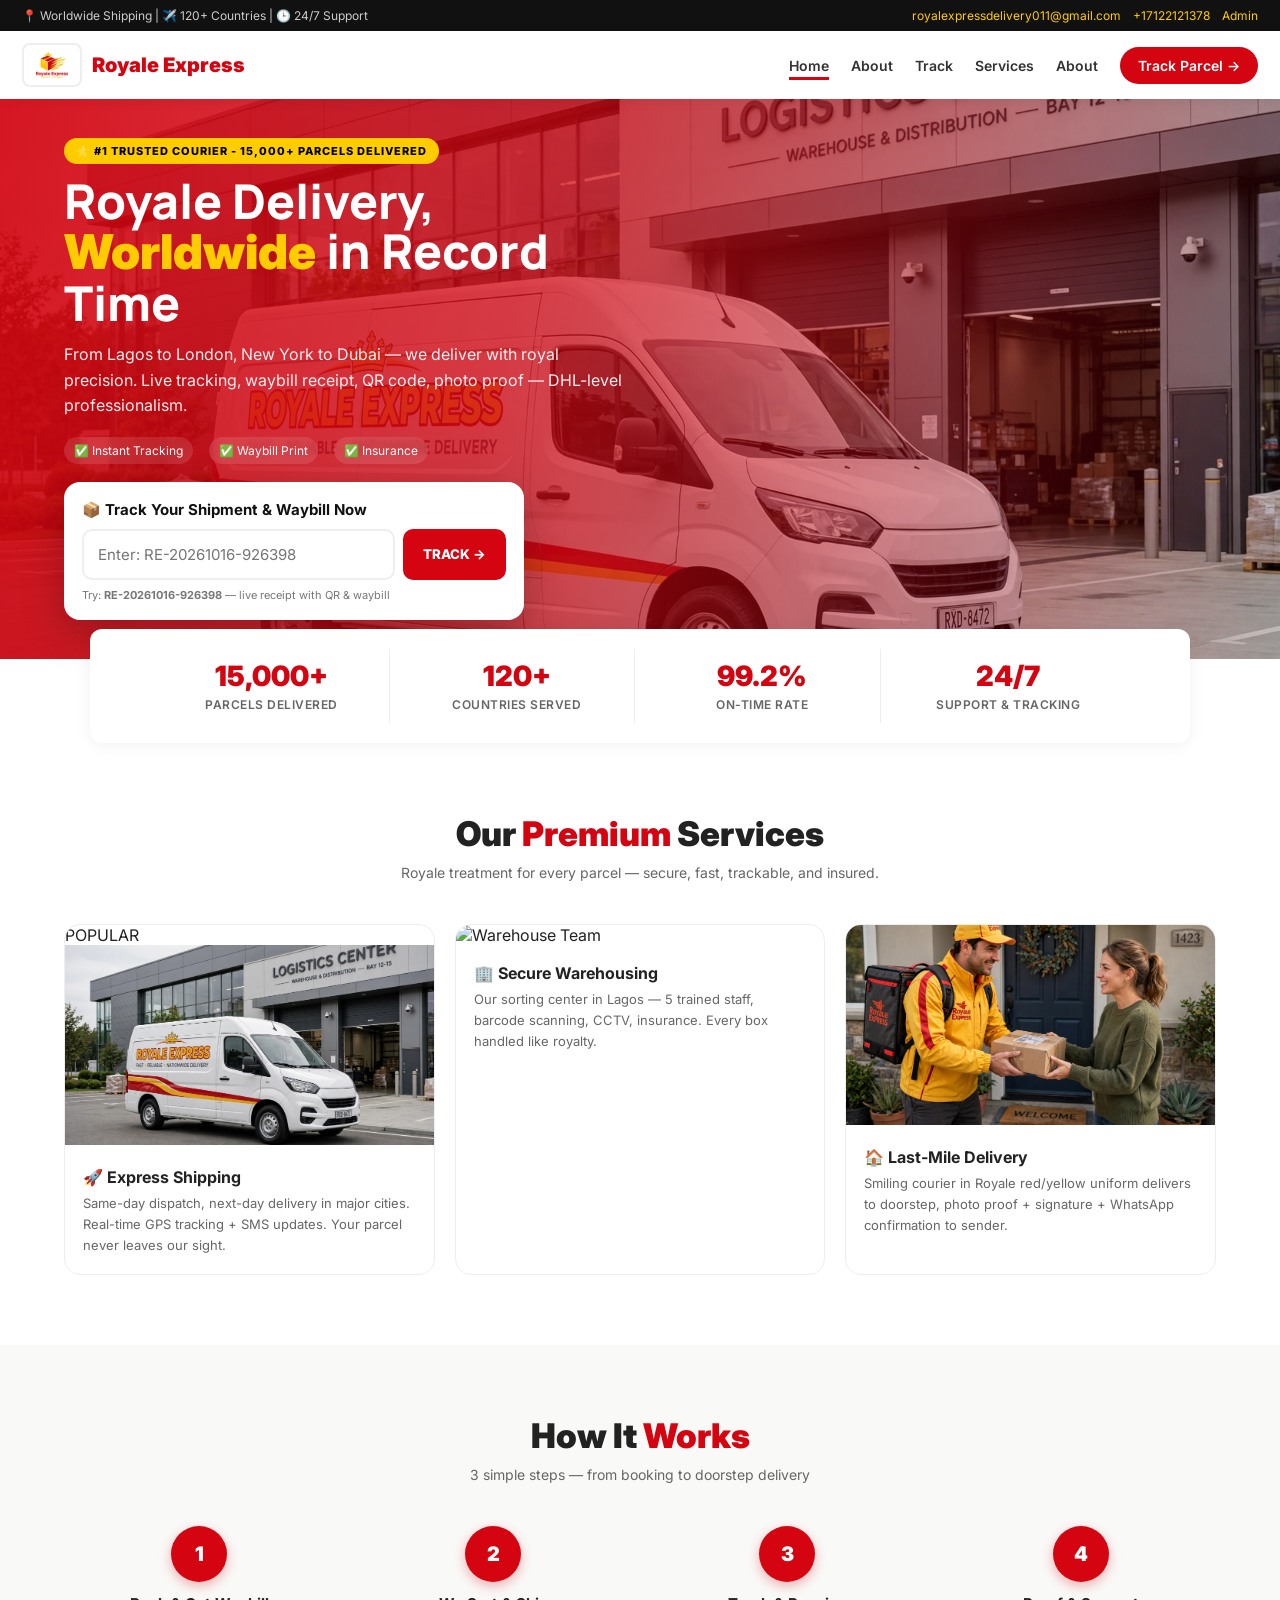
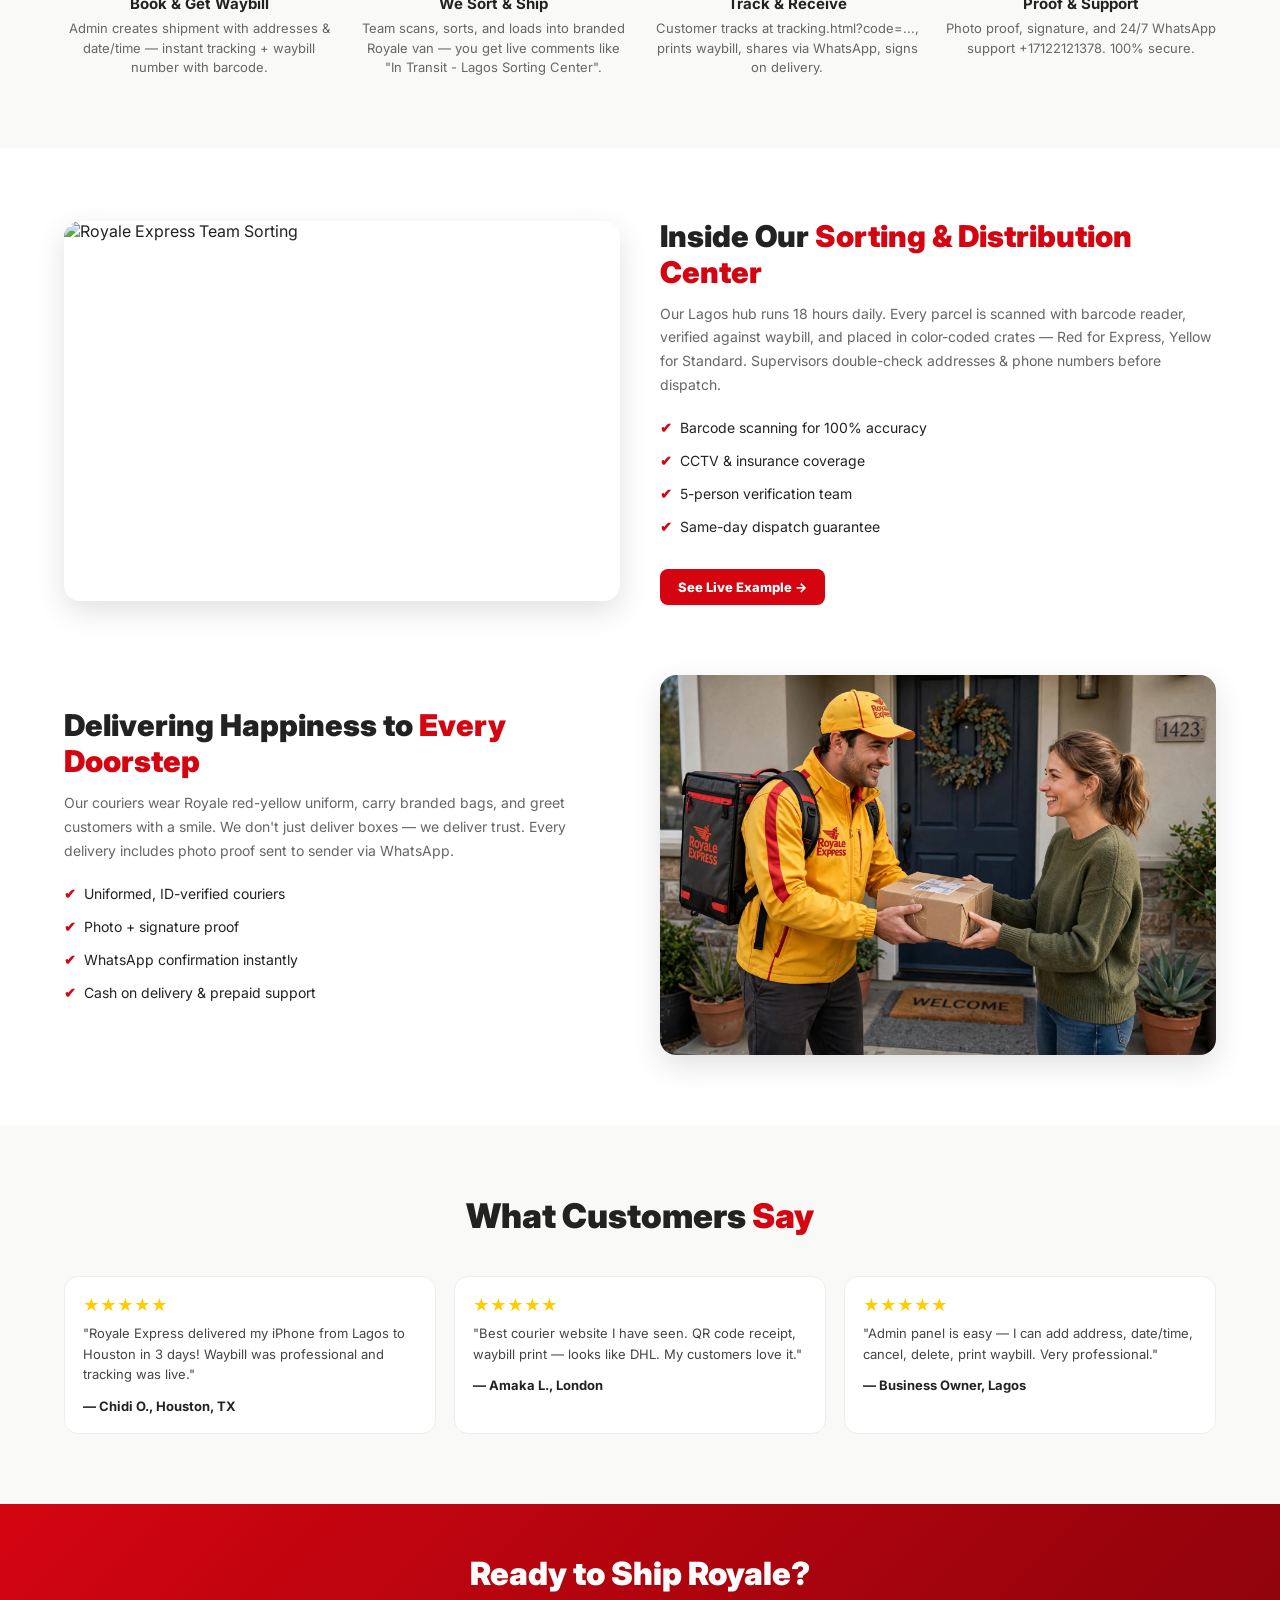
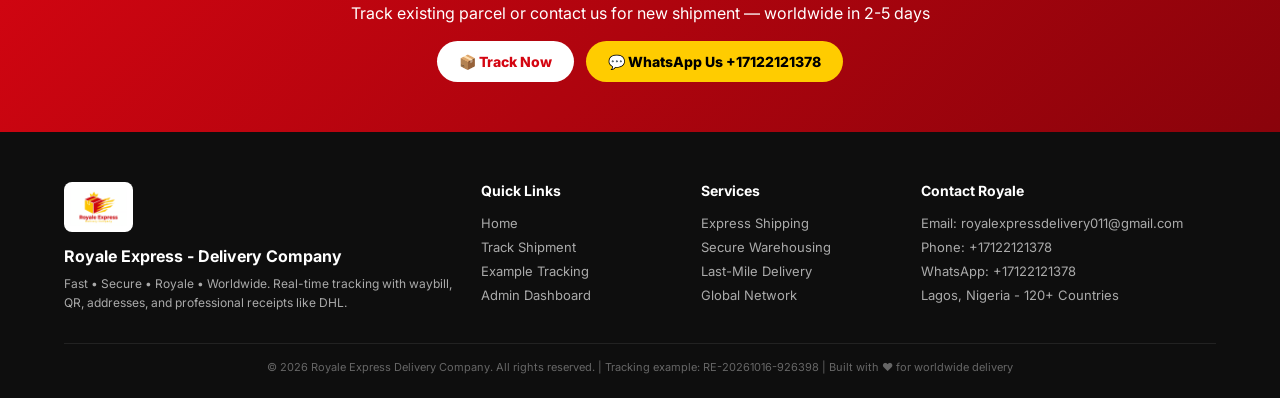
==== commit da15481b: "Update index.html" ====
--- a/index.html
+++ b/index.html
@@ -114,7 +114,7 @@
 
 <div class="header">
   <div class="logo"><img src="logo.png" alt="Royale Express">Royale Express</div>
-  <div class="nav"><a href="index.html" class="active">Home</a><a href="tracking.html">Track</a><a href="#services">Services</a><a href="#about">About</a><a href="tracking.html" class="cta">Track Parcel →</a></div>
+  <div class="nav"><a href="index.html" class="active">Home</a><a href="about.html">About</a><a href="tracking.html">Track</a><a href="#services">Services</a><a href="#about">About</a><a href="tracking.html" class="cta">Track Parcel →</a></div>
   <div class="mobile-menu" onclick="document.querySelector('.nav').style.display = document.querySelector('.nav').style.display==='flex'?'none':'flex'">☰</div>
 </div>
 
